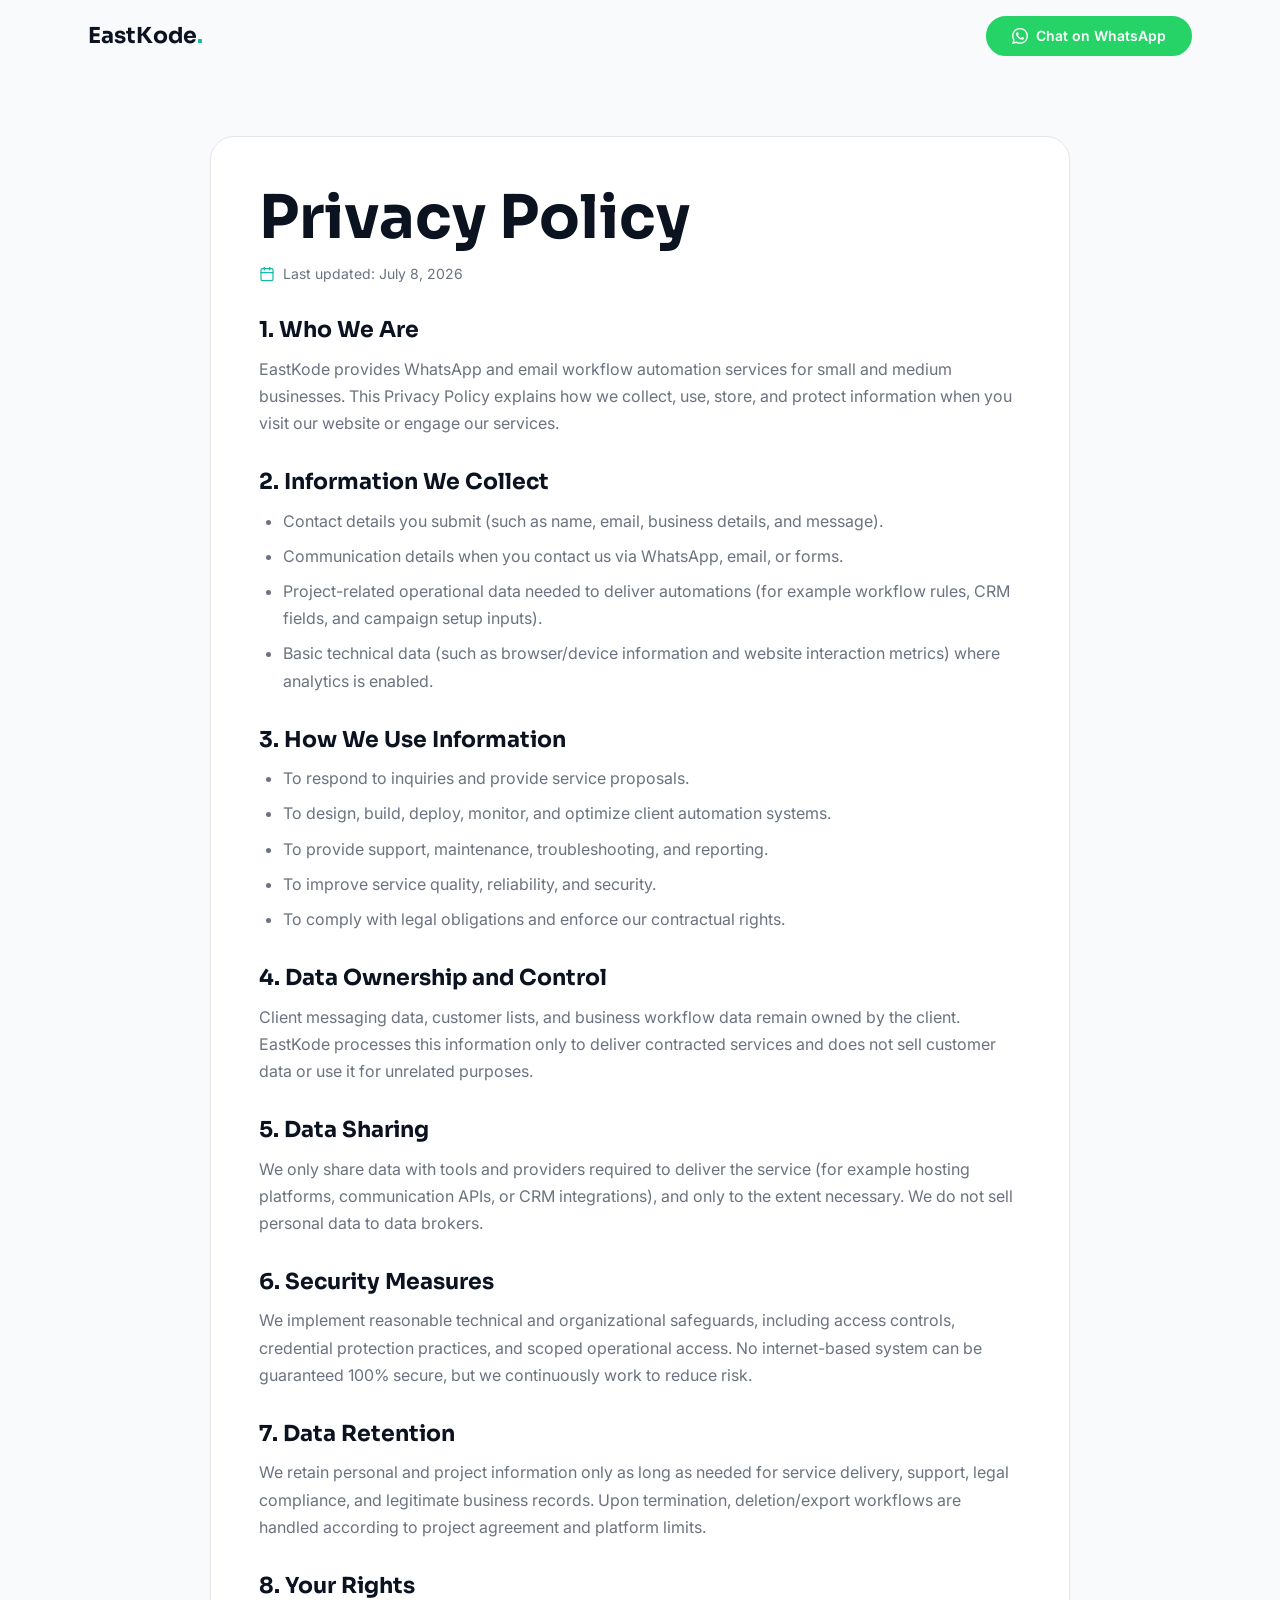
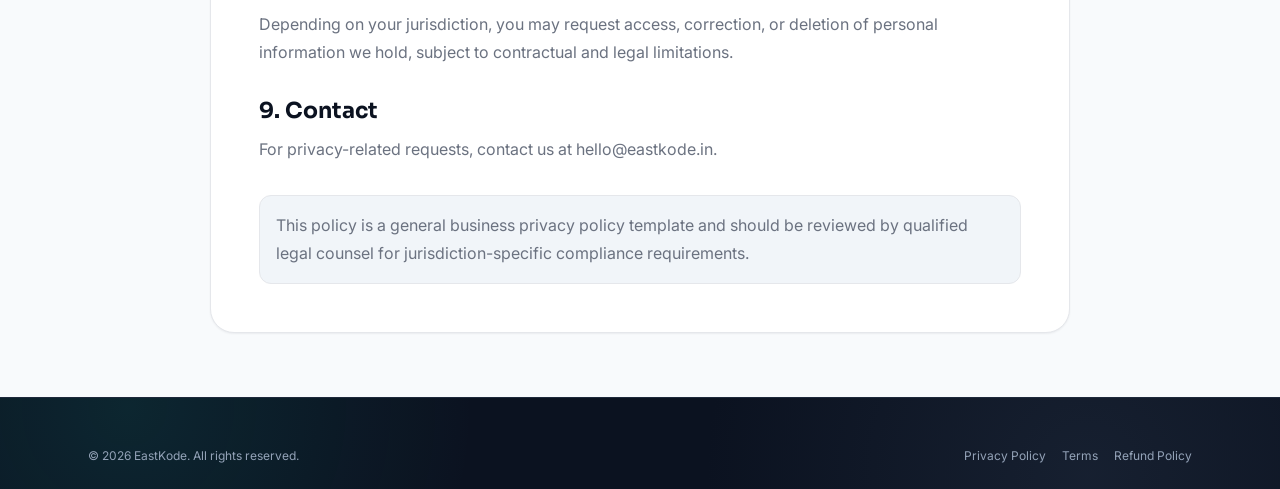
==== privacy-policy.html @ d56759b9 "Revamp hero visuals and add full legal policy pages. Introduce an animated hero character section, l" ====
<!DOCTYPE html>
<html lang="en">
<head>
  <meta charset="UTF-8">
  <meta name="viewport" content="width=device-width, initial-scale=1.0">
  <title>Privacy Policy | EastKode</title>
  <meta name="description" content="Privacy Policy for EastKode automation services.">
  <link rel="canonical" href="https://eastkode.in/privacy-policy.html">
  <link rel="preconnect" href="https://fonts.googleapis.com">
  <link rel="preconnect" href="https://fonts.gstatic.com" crossorigin>
  <link href="https://fonts.googleapis.com/css2?family=Inter:wght@400;500;600&family=Sora:wght@600;700&display=swap" rel="stylesheet">
  <link rel="stylesheet" href="css/style.css">
</head>
<body class="legal-page">
  <header class="site-header scrolled" id="site-header">
    <div class="container header-inner">
      <a href="index.html" class="logo" aria-label="EastKode home">EastKode<span class="logo-dot">.</span></a>
      <a href="index.html#contact" class="btn btn--whatsapp-pill" data-whatsapp>
        <svg xmlns="http://www.w3.org/2000/svg" viewBox="0 0 24 24" fill="currentColor" aria-hidden="true"><path d="M17.472 14.382c-.297-.149-1.758-.867-2.03-.967-.273-.099-.471-.148-.67.15-.197.297-.767.966-.94 1.164-.173.199-.347.223-.644.075-.297-.15-1.255-.463-2.39-1.475-.883-.788-1.48-1.761-1.653-2.059-.173-.297-.018-.458.13-.606.134-.133.298-.347.446-.52.149-.174.198-.298.298-.497.099-.198.05-.371-.025-.52-.075-.149-.669-1.612-.916-2.207-.242-.579-.487-.5-.669-.51-.173-.008-.371-.01-.57-.01-.198 0-.52.074-.792.372-.272.297-1.04 1.016-1.04 2.479 0 1.462 1.065 2.875 1.213 3.074.149.198 2.096 3.2 5.077 4.487.709.306 1.262.489 1.694.625.712.227 1.36.195 1.871.118.571-.085 1.758-.719 2.006-1.413.248-.694.248-1.289.173-1.413-.074-.124-.272-.198-.57-.347m-5.421 7.403h-.004a9.87 9.87 0 01-5.031-1.378l-.361-.214-3.741.982.998-3.648-.235-.374a9.86 9.86 0 01-1.51-5.26c.001-5.45 4.436-9.884 9.888-9.884 2.64 0 5.122 1.03 6.988 2.898a9.825 9.825 0 012.893 6.994c-.003 5.45-4.435 9.884-9.885 9.884m8.413-18.297A11.815 11.815 0 0012.05 0C5.495 0 .16 5.335.157 11.892c0 2.096.547 4.142 1.588 5.945L.057 24l6.305-1.654a11.882 11.882 0 005.683 1.448h.005c6.554 0 11.89-5.335 11.893-11.893a11.821 11.821 0 00-3.48-8.413z"/></svg>
        Chat on WhatsApp
      </a>
    </div>
  </header>

  <main class="legal-main">
    <article class="legal-card">
      <h1>Privacy Policy</h1>
      <p class="legal-meta">
        <svg xmlns="http://www.w3.org/2000/svg" viewBox="0 0 24 24" fill="none" stroke="currentColor" stroke-width="1.75" stroke-linecap="round" stroke-linejoin="round" aria-hidden="true"><path d="M8 2v4"/><path d="M16 2v4"/><rect width="18" height="18" x="3" y="4" rx="2"/><path d="M3 10h18"/></svg>
        Last updated: July 8, 2026
      </p>

      <section class="legal-section">
        <h2>1. Who We Are</h2>
        <p>EastKode provides WhatsApp and email workflow automation services for small and medium businesses. This Privacy Policy explains how we collect, use, store, and protect information when you visit our website or engage our services.</p>
      </section>

      <section class="legal-section">
        <h2>2. Information We Collect</h2>
        <ul>
          <li>Contact details you submit (such as name, email, business details, and message).</li>
          <li>Communication details when you contact us via WhatsApp, email, or forms.</li>
          <li>Project-related operational data needed to deliver automations (for example workflow rules, CRM fields, and campaign setup inputs).</li>
          <li>Basic technical data (such as browser/device information and website interaction metrics) where analytics is enabled.</li>
        </ul>
      </section>

      <section class="legal-section">
        <h2>3. How We Use Information</h2>
        <ul>
          <li>To respond to inquiries and provide service proposals.</li>
          <li>To design, build, deploy, monitor, and optimize client automation systems.</li>
          <li>To provide support, maintenance, troubleshooting, and reporting.</li>
          <li>To improve service quality, reliability, and security.</li>
          <li>To comply with legal obligations and enforce our contractual rights.</li>
        </ul>
      </section>

      <section class="legal-section">
        <h2>4. Data Ownership and Control</h2>
        <p>Client messaging data, customer lists, and business workflow data remain owned by the client. EastKode processes this information only to deliver contracted services and does not sell customer data or use it for unrelated purposes.</p>
      </section>

      <section class="legal-section">
        <h2>5. Data Sharing</h2>
        <p>We only share data with tools and providers required to deliver the service (for example hosting platforms, communication APIs, or CRM integrations), and only to the extent necessary. We do not sell personal data to data brokers.</p>
      </section>

      <section class="legal-section">
        <h2>6. Security Measures</h2>
        <p>We implement reasonable technical and organizational safeguards, including access controls, credential protection practices, and scoped operational access. No internet-based system can be guaranteed 100% secure, but we continuously work to reduce risk.</p>
      </section>

      <section class="legal-section">
        <h2>7. Data Retention</h2>
        <p>We retain personal and project information only as long as needed for service delivery, support, legal compliance, and legitimate business records. Upon termination, deletion/export workflows are handled according to project agreement and platform limits.</p>
      </section>

      <section class="legal-section">
        <h2>8. Your Rights</h2>
        <p>Depending on your jurisdiction, you may request access, correction, or deletion of personal information we hold, subject to contractual and legal limitations.</p>
      </section>

      <section class="legal-section">
        <h2>9. Contact</h2>
        <p>For privacy-related requests, contact us at <a href="mailto:hello@eastkode.in">hello@eastkode.in</a>.</p>
      </section>

      <section class="legal-section legal-note">
        <p>This policy is a general business privacy policy template and should be reviewed by qualified legal counsel for jurisdiction-specific compliance requirements.</p>
      </section>
    </article>
  </main>

  <footer class="site-footer">
    <div class="container footer-bottom">
      <p>&copy; <span id="footer-year"></span> EastKode. All rights reserved.</p>
      <div class="footer-legal">
        <a href="privacy-policy.html">Privacy Policy</a>
        <a href="terms-and-conditions.html">Terms</a>
        <a href="refund-policy.html">Refund Policy</a>
      </div>
    </div>
  </footer>

  <script src="js/main.js" defer></script>
</body>
</html>
---- css/style.css ----
/* EastKode — Mobile-first pixel-perfect design (primary target: 360px+) */

:root {
  /* Colors */
  --color-bg: #F8FAFC;
  --color-surface: #FFFFFF;
  --color-surface-alt: #F1F5F9;
  --color-dark: #0B1220;
  --color-dark-alt: #111C33;
  --color-primary: #14B8A6;
  --color-primary-hover: #0F9488;
  --color-primary-light: #CCFBF1;
  --color-accent: #F59E0B;
  --color-accent-hover: #D97706;
  --color-whatsapp: #25D366;
  --color-whatsapp-hover: #1EBE5A;
  --color-text: #111827;
  --color-text-muted: #6B7280;
  --color-text-on-dark: #F8FAFC;
  --color-text-on-dark-muted: #94A3B8;
  --color-border: #E5E7EB;
  --color-border-dark: #1E293B;
  --color-success: #22C55E;
  --color-focus-ring: #14B8A6;

  /* Typography */
  --font-display: 'Sora', system-ui, sans-serif;
  --font-body: 'Inter', system-ui, sans-serif;
  --fs-h1: clamp(2rem, 6vw, 3.75rem);
  --fs-h2: clamp(1.5rem, 4vw, 2.5rem);
  --fs-h3: clamp(1.25rem, 3vw, 1.75rem);
  --fs-h4: clamp(1.125rem, 2vw, 1.375rem);
  --fs-body-lg: clamp(1.0625rem, 1.5vw, 1.25rem);
  --fs-body: 1rem;
  --fs-small: 0.875rem;
  --fs-caption: 0.75rem;

  /* Spacing (8px grid) */
  --space-1: 4px;
  --space-2: 8px;
  --space-3: 12px;
  --space-4: 16px;
  --space-5: 24px;
  --space-6: 32px;
  --space-7: 48px;
  --space-8: 64px;
  --space-9: 96px;
  --space-10: 128px;

  /* Radius */
  --radius-sm: 6px;
  --radius-md: 12px;
  --radius-lg: 16px;
  --radius-xl: 24px;
  --radius-full: 9999px;

  /* Shadows */
  --shadow-sm: 0 1px 2px rgba(11, 18, 32, 0.06);
  --shadow-md: 0 4px 12px rgba(11, 18, 32, 0.08);
  --shadow-lg: 0 12px 32px rgba(11, 18, 32, 0.12);
  --shadow-glow-primary: 0 0 0 4px rgba(20, 184, 166, 0.15);
  --shadow-glow-whatsapp: 0 0 0 8px rgba(37, 211, 102, 0.25);

  /* Transitions */
  --ease-standard: cubic-bezier(0.4, 0, 0.2, 1);
  --duration-fast: 150ms;
  --duration-base: 250ms;
  --duration-slow: 400ms;

  /* Icons */
  --icon-sm: 20px;
  --icon-md: 28px;
  --icon-lg: 40px;

  /* Layout */
  --container-max: 1200px;
  --header-height: 64px;
  --reveal-delay: 0ms;
}

@media (min-width: 1024px) {
  :root {
    --header-height: 72px;
  }
}

*, *::before, *::after {
  box-sizing: border-box;
  margin: 0;
  padding: 0;
}

html {
  scroll-behavior: smooth;
  scroll-padding-top: calc(var(--header-height) + var(--space-4));
}

body {
  font-family: var(--font-body);
  font-size: var(--fs-body);
  line-height: 1.6;
  font-weight: 400;
  color: var(--color-text);
  background-color: var(--color-bg);
  -webkit-font-smoothing: antialiased;
  background-image:
    radial-gradient(circle at 15% 20%, rgba(20, 184, 166, 0.08) 0, transparent 28%),
    radial-gradient(circle at 85% 5%, rgba(245, 158, 11, 0.08) 0, transparent 24%);
}

img, svg {
  display: block;
  max-width: 100%;
  height: auto;
}

a {
  color: inherit;
  text-decoration: none;
}

ul {
  list-style: none;
}

:focus-visible {
  outline: 3px solid rgba(20, 184, 166, 0.4);
  outline-offset: 2px;
}

/* Skip link */
.skip-link {
  position: absolute;
  top: -100%;
  left: var(--space-5);
  z-index: 1000;
  padding: var(--space-2) var(--space-4);
  background: var(--color-primary);
  color: #fff;
  border-radius: var(--radius-md);
  font-weight: 600;
}

.skip-link:focus {
  top: var(--space-4);
}

/* Container */
.container {
  width: 100%;
  max-width: var(--container-max);
  margin-inline: auto;
  padding-inline: var(--space-5);
}

@media (min-width: 768px) {
  .container {
    padding-inline: var(--space-7);
  }
}

.container--narrow {
  max-width: 760px;
}

/* Typography */
h1, h2, h3, h4 {
  font-family: var(--font-display);
  color: var(--color-dark);
}

h1 {
  font-size: var(--fs-h1);
  line-height: 1.1;
  font-weight: 700;
}

h2 {
  font-size: var(--fs-h2);
  line-height: 1.2;
  font-weight: 700;
}

h3 {
  font-size: var(--fs-h3);
  line-height: 1.3;
  font-weight: 600;
}

h4 {
  font-size: var(--fs-h4);
  line-height: 1.4;
  font-weight: 600;
}

.text-primary {
  color: var(--color-primary);
}

/* Section */
.section {
  padding-block: var(--space-9);
}

.section--surface {
  background-color: var(--color-surface);
}

.section--surface-alt {
  background-color: var(--color-surface-alt);
}

.section--dark {
  background-color: var(--color-dark);
  color: var(--color-text-on-dark);
}

.section--dark h2 {
  color: var(--color-text-on-dark);
}

/* Section header */
.section-header {
  max-width: 640px;
  margin-inline: auto;
  text-align: center;
  margin-bottom: var(--space-7);
}

.section-header--left {
  margin-inline: 0;
  text-align: left;
  max-width: none;
}

.eyebrow {
  display: inline-block;
  font-size: 13px;
  font-weight: 700;
  letter-spacing: 0.05em;
  text-transform: uppercase;
  color: var(--color-primary);
  margin-bottom: var(--space-4);
}

.section-header h2 {
  margin-bottom: var(--space-4);
}

.section-header p {
  font-size: var(--fs-body-lg);
  color: var(--color-text-muted);
  line-height: 1.6;
}

.section--dark .section-header p,
.section--dark .eyebrow {
  color: var(--color-text-on-dark-muted);
}

.section--dark .eyebrow {
  color: var(--color-primary);
}

/* Hero badge */
.badge {
  display: inline-flex;
  align-items: center;
  gap: var(--space-2);
  background: var(--color-primary-light);
  color: var(--color-primary-hover);
  font-size: 13px;
  font-weight: 600;
  padding: 6px 14px;
  border-radius: var(--radius-full);
  margin-bottom: var(--space-4);
}

.badge svg {
  width: 14px;
  height: 14px;
  flex-shrink: 0;
}

/* Icon circles */
.icon-circle {
  display: flex;
  align-items: center;
  justify-content: center;
  border-radius: var(--radius-full);
  background: var(--color-primary-light);
  color: var(--color-primary);
  flex-shrink: 0;
}

.icon-circle--lg {
  width: 60px;
  height: 60px;
}

.icon-circle--md {
  width: 56px;
  height: 56px;
}

.icon-circle--sm {
  width: 48px;
  height: 48px;
}

.icon-circle svg {
  width: var(--icon-md);
  height: var(--icon-md);
}

.icon-lg svg {
  width: var(--icon-lg);
  height: var(--icon-lg);
}

.icon-sm svg {
  width: var(--icon-sm);
  height: var(--icon-sm);
}

/* Buttons */
.btn {
  display: inline-flex;
  align-items: center;
  justify-content: center;
  gap: var(--space-2);
  font-family: var(--font-body);
  font-weight: 600;
  border: 2px solid transparent;
  border-radius: var(--radius-md);
  cursor: pointer;
  transition:
    background-color var(--duration-fast) var(--ease-standard),
    color var(--duration-fast) var(--ease-standard),
    border-color var(--duration-fast) var(--ease-standard),
    transform var(--duration-fast) var(--ease-standard),
    box-shadow var(--duration-fast) var(--ease-standard);
  text-decoration: none;
  white-space: nowrap;
}

.btn svg {
  flex-shrink: 0;
}

.btn--block {
  display: flex;
  width: 100%;
}

/* WhatsApp pill (header/footer) */
.btn--whatsapp-pill {
  height: 40px;
  padding: 0 var(--space-5);
  background: var(--color-whatsapp);
  color: #fff;
  font-size: 14px;
  border-radius: var(--radius-full);
  border-color: var(--color-whatsapp);
}

.btn--whatsapp-pill svg {
  width: 16px;
  height: 16px;
}

.btn--whatsapp-pill:hover {
  background: var(--color-whatsapp-hover);
  border-color: var(--color-whatsapp-hover);
  transform: translateY(-1px);
  box-shadow: var(--shadow-md);
  color: #fff;
}

.btn--whatsapp-pill:active {
  transform: translateY(0);
}

.btn--whatsapp-pill:focus-visible {
  box-shadow: var(--shadow-glow-whatsapp);
}

/* Primary accent (hero, CTA) */
.btn--primary-accent {
  height: 52px;
  padding: 0 var(--space-6);
  background: var(--color-accent);
  color: #fff;
  font-size: 16px;
  box-shadow: var(--shadow-md);
}

.btn--primary-accent svg {
  width: var(--icon-sm);
  height: var(--icon-sm);
}

.btn--primary-accent:hover {
  background: var(--color-accent-hover);
  transform: translateY(-2px);
  box-shadow: var(--shadow-lg);
  color: #fff;
}

.btn--primary-accent:active {
  transform: translateY(0);
  box-shadow: var(--shadow-sm);
}

.btn--primary-accent:focus-visible {
  outline: 3px solid rgba(20, 184, 166, 0.4);
  outline-offset: 2px;
}

/* Ghost dark */
.btn--ghost-dark {
  height: 52px;
  padding: 0 var(--space-6);
  background: transparent;
  color: var(--color-dark);
  font-size: 16px;
  border: 2px solid var(--color-dark);
}

.btn--ghost-dark:hover {
  background: var(--color-dark);
  color: var(--color-text-on-dark);
}

.btn--ghost-dark:active {
  transform: translateY(0);
}

/* Outline dark (pricing outer) */
.btn--outline-dark {
  height: 48px;
  padding: 0 var(--space-5);
  background: transparent;
  color: var(--color-dark);
  font-size: var(--fs-small);
  border: 2px solid var(--color-dark);
  width: 100%;
}

.btn--outline-dark:hover {
  background: var(--color-dark);
  color: var(--color-text-on-dark);
}

/* Outline on dark bg (CTA secondary) */
.btn--outline-light {
  height: 52px;
  padding: 0 var(--space-6);
  background: transparent;
  color: var(--color-text-on-dark);
  font-size: 16px;
  border: 1px solid var(--color-text-on-dark-muted);
}

.btn--outline-light:hover {
  border-color: var(--color-text-on-dark);
  background: rgba(248, 250, 252, 0.08);
  color: var(--color-text-on-dark);
}

/* Button row */
.btn-row {
  display: flex;
  flex-wrap: wrap;
  gap: var(--space-4);
}

@media (max-width: 479px) {
  .btn-row {
    flex-direction: column;
  }

  .btn-row .btn {
    width: 100%;
  }
}

/* Header */
.site-header {
  position: sticky;
  top: 0;
  z-index: 100;
  height: var(--header-height);
  background: rgba(248, 250, 252, 0.85);
  backdrop-filter: blur(10px);
  -webkit-backdrop-filter: blur(10px);
  transition: background var(--duration-base) var(--ease-standard),
              box-shadow var(--duration-base) var(--ease-standard);
}

.site-header.scrolled {
  background: var(--color-surface);
  box-shadow: var(--shadow-sm);
}

.header-inner {
  display: flex;
  align-items: center;
  justify-content: space-between;
  height: var(--header-height);
}

.logo {
  font-family: var(--font-display);
  font-size: 22px;
  font-weight: 700;
  color: var(--color-dark);
}

.logo-dot {
  color: var(--color-primary);
}

.logo:hover {
  color: var(--color-primary);
}

.nav-toggle {
  display: flex;
  align-items: center;
  justify-content: center;
  width: 44px;
  height: 44px;
  background: none;
  border: none;
  color: var(--color-dark);
  cursor: pointer;
  border-radius: var(--radius-md);
}

.nav-toggle svg {
  width: 24px;
  height: 24px;
}

.nav-toggle .icon-close {
  display: none;
}

.nav-toggle.is-open .icon-menu {
  display: none;
}

.nav-toggle.is-open .icon-close {
  display: block;
}

.site-nav {
  display: none;
}

.site-nav.is-open {
  display: block;
  position: absolute;
  top: var(--header-height);
  left: 0;
  right: 0;
  background: var(--color-surface);
  border-bottom: 1px solid var(--color-border);
  overflow: hidden;
  transition: max-height var(--duration-base) var(--ease-standard);
}

.mobile-nav-inner {
  padding: var(--space-4) var(--space-5) var(--space-5);
}

.nav-list {
  display: flex;
  flex-direction: column;
}

.nav-link {
  display: flex;
  align-items: center;
  min-height: 48px;
  padding: var(--space-2) 0;
  font-size: 15px;
  font-weight: 500;
  color: var(--color-text);
  transition: color var(--duration-fast) var(--ease-standard);
}

.nav-link:hover {
  color: var(--color-primary);
}

.mobile-nav-whatsapp {
  margin-top: var(--space-4);
  width: 100%;
}

.header-whatsapp {
  display: none;
}

@media (min-width: 1024px) {
  .nav-toggle {
    display: none;
  }

  .site-nav {
    display: flex !important;
    position: static;
    align-items: center;
    background: none;
    border: none;
    overflow: visible;
    max-height: none !important;
  }

  .mobile-nav-inner {
    display: flex;
    align-items: center;
    gap: var(--space-6);
    padding: 0;
  }

  .nav-list {
    flex-direction: row;
    gap: var(--space-6);
  }

  .nav-link {
    min-height: auto;
    padding: 0;
    font-size: 15px;
  }

  .mobile-nav-whatsapp {
    display: none !important;
  }

  .header-whatsapp {
    display: inline-flex;
  }
}

/* Hero */
.hero {
  padding-top: var(--space-7);
  padding-bottom: var(--space-7);
  background: var(--color-surface);
  position: relative;
  overflow: hidden;
}

.hero::before {
  content: '';
  position: absolute;
  inset: 0;
  background:
    linear-gradient(130deg, rgba(20, 184, 166, 0.06) 0%, transparent 35%),
    linear-gradient(310deg, rgba(245, 158, 11, 0.08) 0%, transparent 32%);
  pointer-events: none;
}

@media (min-width: 1024px) {
  .hero {
    padding-top: var(--space-9);
    padding-bottom: var(--space-8);
  }
}

.hero-grid {
  display: grid;
  gap: var(--space-6);
  align-items: center;
}

@media (min-width: 1024px) {
  .hero-grid {
    grid-template-columns: 55fr 45fr;
    gap: var(--space-7);
  }
}

.hero-sub {
  font-size: var(--fs-body-lg);
  color: var(--color-text-muted);
  max-width: 540px;
  margin-bottom: var(--space-6);
  line-height: 1.6;
}

.hero-content h1 {
  margin-bottom: var(--space-5);
}

.hero-highlights {
  margin-top: var(--space-5);
  display: flex;
  flex-wrap: wrap;
  gap: var(--space-3);
}

.hero-highlight {
  display: inline-flex;
  align-items: center;
  gap: var(--space-2);
  background: var(--color-surface-alt);
  border: 1px solid var(--color-border);
  border-radius: var(--radius-full);
  padding: var(--space-2) var(--space-3);
  font-size: var(--fs-small);
  color: var(--color-text);
}

.hero-highlight__icon {
  display: inline-flex;
  align-items: center;
  justify-content: center;
  width: 22px;
  height: 22px;
  color: var(--color-primary);
}

.hero-highlight__icon svg {
  width: 15px;
  height: 15px;
}

.hero-visual {
  display: flex;
  justify-content: center;
}

.hero-character-wrap {
  position: relative;
  width: 100%;
  max-width: 500px;
  min-height: 420px;
  border-radius: var(--radius-xl);
  background: linear-gradient(160deg, rgba(20, 184, 166, 0.08) 0%, rgba(245, 158, 11, 0.07) 100%);
  border: 1px solid rgba(20, 184, 166, 0.2);
  padding: var(--space-6);
  overflow: hidden;
}

.hero-character {
  width: 100%;
  max-width: 320px;
  margin-inline: auto;
  animation: hero-float 3.6s ease-in-out infinite;
}

.hero-orbit {
  position: absolute;
  display: inline-flex;
  align-items: center;
  gap: var(--space-2);
  background: var(--color-surface);
  border: 1px solid var(--color-border);
  border-radius: var(--radius-full);
  padding: var(--space-2) var(--space-3);
  box-shadow: var(--shadow-sm);
  font-size: var(--fs-small);
  color: var(--color-text);
  animation: hero-orbit-float 3s ease-in-out infinite;
}

.hero-orbit svg {
  width: 16px;
  height: 16px;
  color: var(--color-primary);
}

.hero-orbit--one {
  top: 12%;
  left: 4%;
}

.hero-orbit--two {
  top: 8%;
  right: 4%;
  animation-delay: 0.6s;
}

.hero-orbit--three {
  bottom: 28%;
  right: 8%;
  animation-delay: 1.2s;
}

.hero-flow {
  margin-top: var(--space-4);
  display: grid;
  grid-template-columns: 1fr;
  gap: var(--space-2);
}

.hero-flow span {
  background: var(--color-surface);
  border: 1px solid var(--color-border);
  border-radius: var(--radius-md);
  padding: var(--space-2) var(--space-3);
  font-size: var(--fs-small);
  color: var(--color-text-muted);
}

@media (min-width: 768px) {
  .hero-flow {
    grid-template-columns: repeat(2, minmax(0, 1fr));
  }
}

@keyframes hero-float {
  0%, 100% { transform: translateY(0); }
  50% { transform: translateY(-10px); }
}

@keyframes hero-orbit-float {
  0%, 100% { transform: translateY(0); }
  50% { transform: translateY(-6px); }
}

.workflow-diagram {
  width: 100%;
  max-width: 480px;
}

.workflow-node {
  fill: var(--color-surface);
  stroke: var(--color-border);
  stroke-width: 1;
}

.workflow-connector {
  fill: none;
  stroke: var(--color-primary);
  stroke-width: 2;
  stroke-dasharray: 8 6;
  animation: connector-flow 3s linear infinite;
}

@keyframes connector-flow {
  to { stroke-dashoffset: -28; }
}

/* Cards */
.card-grid {
  display: grid;
  gap: var(--space-5);
}

.card-grid--4 {
  grid-template-columns: 1fr;
}

@media (min-width: 640px) {
  .card-grid--4 {
    grid-template-columns: repeat(2, 1fr);
  }
}

@media (min-width: 1024px) {
  .card-grid--4 {
    grid-template-columns: repeat(4, 1fr);
  }
}

.card {
  background: var(--color-surface);
  border: 1px solid var(--color-border);
  border-radius: var(--radius-lg);
  padding: var(--space-6);
  box-shadow: var(--shadow-sm);
  transition:
    transform var(--duration-base) var(--ease-standard),
    box-shadow var(--duration-base) var(--ease-standard),
    border-color var(--duration-base) var(--ease-standard);
}

.card:hover {
  transform: translateY(-4px);
  box-shadow: var(--shadow-md);
}

.card .icon-circle {
  margin-bottom: var(--space-4);
}

.card h4 {
  margin-bottom: var(--space-2);
}

.card p {
  font-size: var(--fs-body);
  color: var(--color-text-muted);
  line-height: 1.6;
}

/* Industry cards */
.industry-grid {
  display: grid;
  gap: var(--space-5);
  grid-template-columns: 1fr;
}

@media (min-width: 480px) {
  .industry-grid {
    grid-template-columns: repeat(2, 1fr);
  }
}

@media (min-width: 768px) {
  .industry-grid {
    grid-template-columns: repeat(3, 1fr);
  }
}

@media (min-width: 1024px) {
  .industry-grid {
    grid-template-columns: repeat(4, 1fr);
  }
}

.industry-card {
  background: var(--color-surface);
  border: 1px solid var(--color-border);
  border-radius: var(--radius-lg);
  padding: var(--space-5);
  text-align: center;
  transition:
    transform var(--duration-base) var(--ease-standard),
    border-color var(--duration-base) var(--ease-standard);
}

.industry-card:hover {
  border-color: var(--color-primary);
  transform: translateY(-3px);
}

.industry-card .icon-circle {
  margin-inline: auto;
  margin-bottom: var(--space-3);
}

.industry-card h4 {
  font-size: 16px;
  font-weight: 600;
  margin-bottom: var(--space-2);
}

.industry-card p {
  font-size: 13px;
  color: var(--color-text-muted);
  line-height: 1.5;
}

/* Metrics */
.metrics-grid {
  display: grid;
  gap: var(--space-6);
  grid-template-columns: 1fr;
  margin-bottom: var(--space-6);
}

@media (min-width: 768px) {
  .metrics-grid {
    grid-template-columns: repeat(4, 1fr);
  }
}

@media (max-width: 767px) {
  .metrics-grid {
    grid-template-columns: repeat(2, 1fr);
  }
}

.metric {
  text-align: center;
}

.metric .icon-lg {
  display: flex;
  justify-content: center;
  color: var(--color-primary);
  margin-bottom: var(--space-3);
}

.metric-value {
  font-family: var(--font-display);
  font-size: 44px;
  font-weight: 700;
  color: var(--color-text-on-dark);
  line-height: 1.1;
  margin-bottom: var(--space-2);
}

@media (min-width: 768px) {
  .metric-value {
    font-size: 56px;
  }
}

.metric-label {
  font-size: var(--fs-small);
  color: var(--color-text-on-dark-muted);
  line-height: 1.5;
}

.metrics-caption {
  text-align: center;
  font-size: var(--fs-caption);
  font-weight: 500;
  color: var(--color-text-on-dark-muted);
  line-height: 1.4;
}

/* Process timeline */
.process-steps {
  position: relative;
  display: flex;
  flex-direction: column;
  gap: 0;
}

.process-step {
  display: flex;
  gap: var(--space-5);
  padding-bottom: var(--space-6);
  position: relative;
}

.process-step:not(:last-child)::before {
  content: '';
  position: absolute;
  left: 27px;
  top: 56px;
  bottom: 0;
  width: 2px;
  background: var(--color-border);
}

.process-number {
  flex-shrink: 0;
  display: flex;
  align-items: center;
  justify-content: center;
  width: 56px;
  height: 56px;
  border-radius: var(--radius-full);
  background: var(--color-dark);
  color: var(--color-text-on-dark);
  font-family: var(--font-display);
  font-size: 20px;
  font-weight: 700;
  position: relative;
  z-index: 1;
}

.process-content h4 {
  margin-bottom: var(--space-2);
}

.process-content p {
  font-size: var(--fs-body);
  color: var(--color-text-muted);
  line-height: 1.6;
}

@media (min-width: 1024px) {
  .process-steps {
    flex-direction: row;
    gap: 0;
  }

  .process-step {
    flex: 1;
    flex-direction: column;
    align-items: center;
    text-align: center;
    padding-bottom: 0;
    padding-inline: var(--space-3);
  }

  .process-step:not(:last-child)::before {
    left: calc(50% + 28px);
    top: 28px;
    right: calc(-50% + 28px);
    bottom: auto;
    width: auto;
    height: 2px;
  }
}

/* Security */
.security-grid {
  display: grid;
  gap: var(--space-7);
}

@media (min-width: 1024px) {
  .security-grid {
    grid-template-columns: 45fr 55fr;
    align-items: start;
  }
}

.security-copy .eyebrow {
  display: block;
  margin-bottom: var(--space-4);
}

.security-copy h2 {
  margin-bottom: var(--space-5);
}

.security-copy p {
  font-size: var(--fs-body);
  color: var(--color-text-muted);
  margin-bottom: var(--space-4);
  line-height: 1.6;
}

.security-copy p:last-child {
  margin-bottom: 0;
}

.trust-grid {
  display: grid;
  gap: var(--space-4);
  grid-template-columns: 1fr;
}

@media (min-width: 640px) {
  .trust-grid {
    grid-template-columns: repeat(2, 1fr);
  }
}

.trust-badge {
  display: flex;
  align-items: flex-start;
  gap: var(--space-3);
  background: var(--color-surface);
  border-radius: var(--radius-lg);
  padding: var(--space-5);
  box-shadow: var(--shadow-sm);
}

.trust-badge h5 {
  font-size: 15px;
  font-weight: 600;
  margin-bottom: var(--space-1);
  color: var(--color-dark);
}

.trust-badge p {
  font-size: 13px;
  color: var(--color-text-muted);
  line-height: 1.5;
}

/* Pricing */
.pricing-grid {
  display: grid;
  gap: var(--space-5);
  grid-template-columns: 1fr;
  align-items: center;
}

@media (min-width: 1024px) {
  .pricing-grid {
    grid-template-columns: repeat(3, 1fr);
  }
}

.pricing-card {
  position: relative;
  background: var(--color-surface);
  border: 1px solid var(--color-border);
  border-radius: var(--radius-lg);
  padding: var(--space-6);
  box-shadow: var(--shadow-sm);
  text-align: center;
}

.pricing-card--featured {
  border: 2px solid var(--color-primary);
  box-shadow: var(--shadow-lg);
  transform: scale(1.03);
}

.pricing-badge {
  position: absolute;
  top: calc(-1 * var(--space-3));
  left: 50%;
  transform: translateX(-50%);
  background: var(--color-accent);
  color: #fff;
  font-size: 11px;
  font-weight: 700;
  letter-spacing: 0.04em;
  padding: var(--space-1) var(--space-3);
  border-radius: var(--radius-full);
  white-space: nowrap;
}

.pricing-card h4 {
  margin-bottom: var(--space-2);
}

.pricing-desc {
  font-size: var(--fs-small);
  color: var(--color-text-muted);
  margin-bottom: var(--space-5);
}

.pricing-divider {
  height: 1px;
  background: var(--color-border);
  margin-block: var(--space-5);
}

.pricing-features {
  text-align: left;
  margin-bottom: var(--space-5);
}

.pricing-features li {
  display: flex;
  align-items: flex-start;
  gap: var(--space-2);
  font-size: var(--fs-small);
  color: var(--color-text-muted);
  margin-bottom: var(--space-3);
}

.pricing-features li:last-child {
  margin-bottom: 0;
}

.pricing-features svg {
  flex-shrink: 0;
  width: 16px;
  height: 16px;
  color: var(--color-primary);
  margin-top: 2px;
}

/* FAQ */
.faq-list {
  margin-top: var(--space-6);
}

.faq-item {
  background: var(--color-surface);
  border: 1px solid var(--color-border);
  border-radius: var(--radius-md);
  margin-bottom: var(--space-3);
  overflow: hidden;
}

.faq-question {
  display: flex;
  align-items: center;
  justify-content: space-between;
  gap: var(--space-4);
  width: 100%;
  min-height: 64px;
  padding: var(--space-4) var(--space-5);
  background: none;
  border: none;
  text-align: left;
  font-family: var(--font-body);
  font-size: var(--fs-body);
  font-weight: 600;
  color: var(--color-text);
  cursor: pointer;
  line-height: 1.4;
}

.faq-question:hover {
  color: var(--color-primary);
}

.faq-chevron {
  flex-shrink: 0;
  width: var(--icon-sm);
  height: var(--icon-sm);
  color: var(--color-text-muted);
  transition: transform var(--duration-base) var(--ease-standard);
}

.faq-question[aria-expanded="true"] .faq-chevron {
  transform: rotate(180deg);
}

.faq-answer {
  max-height: 0;
  overflow: hidden;
  transition: max-height var(--duration-base) var(--ease-standard);
}

.faq-answer.is-open {
  padding: 0 var(--space-5) var(--space-5);
}

.faq-answer p {
  font-size: var(--fs-body);
  color: var(--color-text-muted);
  line-height: 1.6;
}

/* CTA */
.section--cta {
  background: var(--color-dark);
  position: relative;
  overflow: hidden;
}

.section--cta::before {
  content: '';
  position: absolute;
  inset: 0;
  background: radial-gradient(ellipse at top center, rgba(20, 184, 166, 0.15) 0%, transparent 70%);
  pointer-events: none;
}

.cta-inner {
  position: relative;
  z-index: 1;
  max-width: 600px;
  margin-inline: auto;
  text-align: center;
}

.cta-inner h2 {
  color: var(--color-text-on-dark);
  margin-bottom: var(--space-4);
}

.cta-inner > p {
  color: var(--color-text-on-dark-muted);
  font-size: var(--fs-body-lg);
  margin-bottom: var(--space-6);
  line-height: 1.6;
}

.cta-inner .btn-row {
  justify-content: center;
  margin-bottom: var(--space-7);
}

/* Contact form — anchor scroll target below CTA buttons */
.contact-form {
  background: var(--color-surface);
  border-radius: var(--radius-lg);
  padding: var(--space-6);
  text-align: left;
  border: 1px solid var(--color-border);
}

.contact-form h3 {
  font-size: var(--fs-h4);
  margin-bottom: var(--space-5);
  color: var(--color-dark);
}

.form-group {
  margin-bottom: var(--space-4);
}

.form-group label {
  display: block;
  font-size: var(--fs-small);
  font-weight: 500;
  margin-bottom: var(--space-2);
  color: var(--color-text);
}

.form-group input,
.form-group textarea {
  width: 100%;
  padding: var(--space-3) var(--space-4);
  font-family: var(--font-body);
  font-size: var(--fs-body);
  border: 1px solid var(--color-border);
  border-radius: var(--radius-md);
  background: var(--color-bg);
  color: var(--color-text);
  transition: border-color var(--duration-fast) var(--ease-standard);
}

.form-group input:focus,
.form-group textarea:focus {
  outline: none;
  border-color: var(--color-primary);
  box-shadow: var(--shadow-glow-primary);
}

.form-group textarea {
  resize: vertical;
  min-height: 120px;
}

/* Footer */
.site-footer {
  background: var(--color-dark);
  padding-top: var(--space-7);
  padding-bottom: var(--space-5);
  border-top: 1px solid var(--color-border-dark);
  color: var(--color-text-on-dark-muted);
  position: relative;
  overflow: hidden;
}

.site-footer::before {
  content: '';
  position: absolute;
  inset: 0;
  background:
    radial-gradient(circle at 10% 10%, rgba(20, 184, 166, 0.12) 0, transparent 30%),
    radial-gradient(circle at 85% 85%, rgba(30, 41, 59, 0.6) 0, transparent 35%);
  pointer-events: none;
}

.site-footer .container {
  position: relative;
  z-index: 1;
}

.footer-grid {
  display: grid;
  gap: var(--space-6);
  margin-bottom: var(--space-6);
  padding-bottom: var(--space-6);
  border-bottom: 1px solid var(--color-border-dark);
}

@media (min-width: 768px) {
  .footer-grid {
    grid-template-columns: 2fr 1fr 1fr 1fr;
    gap: var(--space-5);
  }
}

.footer-brand .logo {
  color: var(--color-text-on-dark);
  display: inline-block;
  margin-bottom: var(--space-3);
}

.footer-tagline {
  font-size: var(--fs-small);
  margin-bottom: var(--space-4);
  line-height: 1.5;
}

.footer-trust {
  display: grid;
  gap: var(--space-2);
  margin-bottom: var(--space-4);
}

.footer-trust-item {
  display: inline-flex;
  align-items: center;
  gap: var(--space-2);
  color: var(--color-text-on-dark-muted);
  font-size: var(--fs-caption);
}

.footer-trust-item svg {
  width: 15px;
  height: 15px;
  color: var(--color-primary);
  flex-shrink: 0;
}

.footer-social {
  display: flex;
  gap: var(--space-3);
}

.footer-social a {
  display: flex;
  align-items: center;
  justify-content: center;
  width: 36px;
  height: 36px;
  border-radius: var(--radius-full);
  border: 1px solid var(--color-border-dark);
  color: var(--color-text-on-dark-muted);
  transition:
    border-color var(--duration-fast) var(--ease-standard),
    color var(--duration-fast) var(--ease-standard),
    background var(--duration-fast) var(--ease-standard);
}

.footer-social a:hover {
  border-color: var(--color-primary);
  color: var(--color-primary);
  background: rgba(20, 184, 166, 0.1);
}

.footer-social svg {
  width: var(--icon-sm);
  height: var(--icon-sm);
}

.footer-col h5 {
  font-size: var(--fs-small);
  font-weight: 600;
  color: var(--color-text-on-dark);
  margin-bottom: var(--space-4);
}

.footer-col ul li {
  margin-bottom: var(--space-2);
}

.footer-col a {
  font-size: var(--fs-small);
  color: var(--color-text-on-dark-muted);
  transition: color var(--duration-fast) var(--ease-standard);
}

.footer-col a:hover {
  color: var(--color-primary);
}

.footer-contact-btn {
  margin-bottom: var(--space-4);
}

.footer-email {
  display: flex;
  align-items: center;
  gap: var(--space-2);
  font-size: var(--fs-small);
  color: var(--color-text-on-dark-muted);
}

.footer-email svg {
  width: var(--icon-sm);
  height: var(--icon-sm);
  flex-shrink: 0;
}

.footer-email a:hover {
  color: var(--color-primary);
}

.footer-bottom {
  display: flex;
  flex-direction: column;
  align-items: center;
  gap: var(--space-3);
  text-align: center;
  font-size: var(--fs-caption);
  color: var(--color-text-on-dark-muted);
}

@media (min-width: 768px) {
  .footer-bottom {
    flex-direction: row;
    justify-content: space-between;
    text-align: left;
  }
}

.footer-legal {
  display: flex;
  gap: var(--space-4);
  flex-wrap: wrap;
}

.footer-legal a {
  color: var(--color-text-on-dark-muted);
  transition: color var(--duration-fast) var(--ease-standard);
}

.footer-legal a:hover {
  color: var(--color-primary);
}

/* Floating WhatsApp */
.whatsapp-float-wrap {
  position: fixed;
  bottom: var(--space-5);
  right: var(--space-5);
  z-index: 200;
}

@media (max-width: 639px) {
  .whatsapp-float-wrap {
    bottom: var(--space-4);
    right: var(--space-4);
  }
}

.whatsapp-float {
  position: relative;
  display: flex;
  align-items: center;
  justify-content: center;
  width: 60px;
  height: 60px;
  border-radius: var(--radius-full);
  background: var(--color-whatsapp);
  color: #fff;
  box-shadow: var(--shadow-lg);
  transition:
    transform var(--duration-fast) var(--ease-standard),
    background var(--duration-fast) var(--ease-standard);
}

@media (max-width: 639px) {
  .whatsapp-float {
    width: 52px;
    height: 52px;
  }

  .whatsapp-float svg {
    width: 24px;
    height: 24px;
  }
}

.whatsapp-float::before {
  content: '';
  position: absolute;
  inset: 0;
  border-radius: var(--radius-full);
  background: var(--color-whatsapp);
  opacity: 0.6;
  animation: whatsapp-ping 2.2s ease-out infinite;
  z-index: -1;
}

@keyframes whatsapp-ping {
  0% {
    transform: scale(1);
    opacity: 0.6;
  }
  100% {
    transform: scale(1.6);
    opacity: 0;
  }
}

.whatsapp-float:hover {
  background: var(--color-whatsapp-hover);
  transform: scale(1.08);
  color: #fff;
}

.whatsapp-float:focus-visible {
  box-shadow: var(--shadow-glow-whatsapp);
}

.whatsapp-float svg {
  width: 28px;
  height: 28px;
}

.whatsapp-float__tooltip {
  position: absolute;
  right: calc(100% + var(--space-3));
  top: 50%;
  transform: translateY(-50%);
  white-space: nowrap;
  background: var(--color-surface);
  color: var(--color-text);
  font-size: var(--fs-small);
  padding: var(--space-3);
  border-radius: var(--radius-md);
  box-shadow: var(--shadow-md);
  opacity: 0;
  pointer-events: none;
  transition: opacity var(--duration-base) var(--ease-standard);
}

.whatsapp-float__tooltip::after {
  content: '';
  position: absolute;
  right: calc(-1 * var(--space-2));
  top: 50%;
  transform: translateY(-50%);
  border: var(--space-2) solid transparent;
  border-left-color: var(--color-surface);
}

.whatsapp-float__tooltip.is-visible {
  opacity: 1;
}

@media (max-width: 639px) {
  .whatsapp-float__tooltip {
    display: none;
  }
}

/* Scroll reveal */
.reveal {
  opacity: 0;
  transform: translateY(20px);
  transition:
    opacity var(--duration-slow) var(--ease-standard),
    transform var(--duration-slow) var(--ease-standard);
  transition-delay: var(--reveal-delay, 0ms);
}

.reveal.is-visible {
  opacity: 1;
  transform: translateY(0);
}

/* Legal pages */
.legal-page {
  min-height: 100vh;
  background: var(--color-bg);
}

.legal-main {
  padding-block: var(--space-8);
}

.legal-card {
  max-width: 860px;
  margin-inline: auto;
  background: var(--color-surface);
  border: 1px solid var(--color-border);
  border-radius: var(--radius-xl);
  box-shadow: var(--shadow-sm);
  padding: var(--space-7);
}

.legal-meta {
  display: inline-flex;
  align-items: center;
  gap: var(--space-2);
  margin-top: var(--space-3);
  margin-bottom: var(--space-6);
  font-size: var(--fs-small);
  color: var(--color-text-muted);
}

.legal-meta svg {
  width: 16px;
  height: 16px;
  color: var(--color-primary);
}

.legal-section {
  margin-bottom: var(--space-6);
}

.legal-section:last-child {
  margin-bottom: 0;
}

.legal-section h2 {
  font-size: var(--fs-h4);
  margin-bottom: var(--space-3);
}

.legal-section p,
.legal-section li {
  color: var(--color-text-muted);
  font-size: var(--fs-body);
  line-height: 1.7;
}

.legal-section ul {
  margin-left: var(--space-5);
  list-style: disc;
}

.legal-section li {
  margin-bottom: var(--space-2);
}

.legal-note {
  background: var(--color-surface-alt);
  border: 1px solid var(--color-border);
  border-radius: var(--radius-md);
  padding: var(--space-4);
}

@media (max-width: 767px) {
  .legal-card {
    padding: var(--space-5);
    border-radius: var(--radius-lg);
  }
}

/* Reduced motion */
@media (prefers-reduced-motion: reduce) {
  html {
    scroll-behavior: auto;
  }

  .reveal {
    opacity: 1;
    transform: none;
    transition: none;
  }

  .workflow-connector {
    animation: none;
  }

  .hero-character,
  .hero-orbit {
    animation: none;
  }

  .whatsapp-float::before {
    animation: none;
    display: none;
  }

  .card:hover,
  .industry-card:hover,
  .btn:hover {
    transform: none;
  }

  .faq-answer,
  .faq-chevron,
  .site-header,
  .btn,
  .card,
  .industry-card,
  .hero-character,
  .hero-orbit {
    transition-duration: 0.01ms;
  }
}
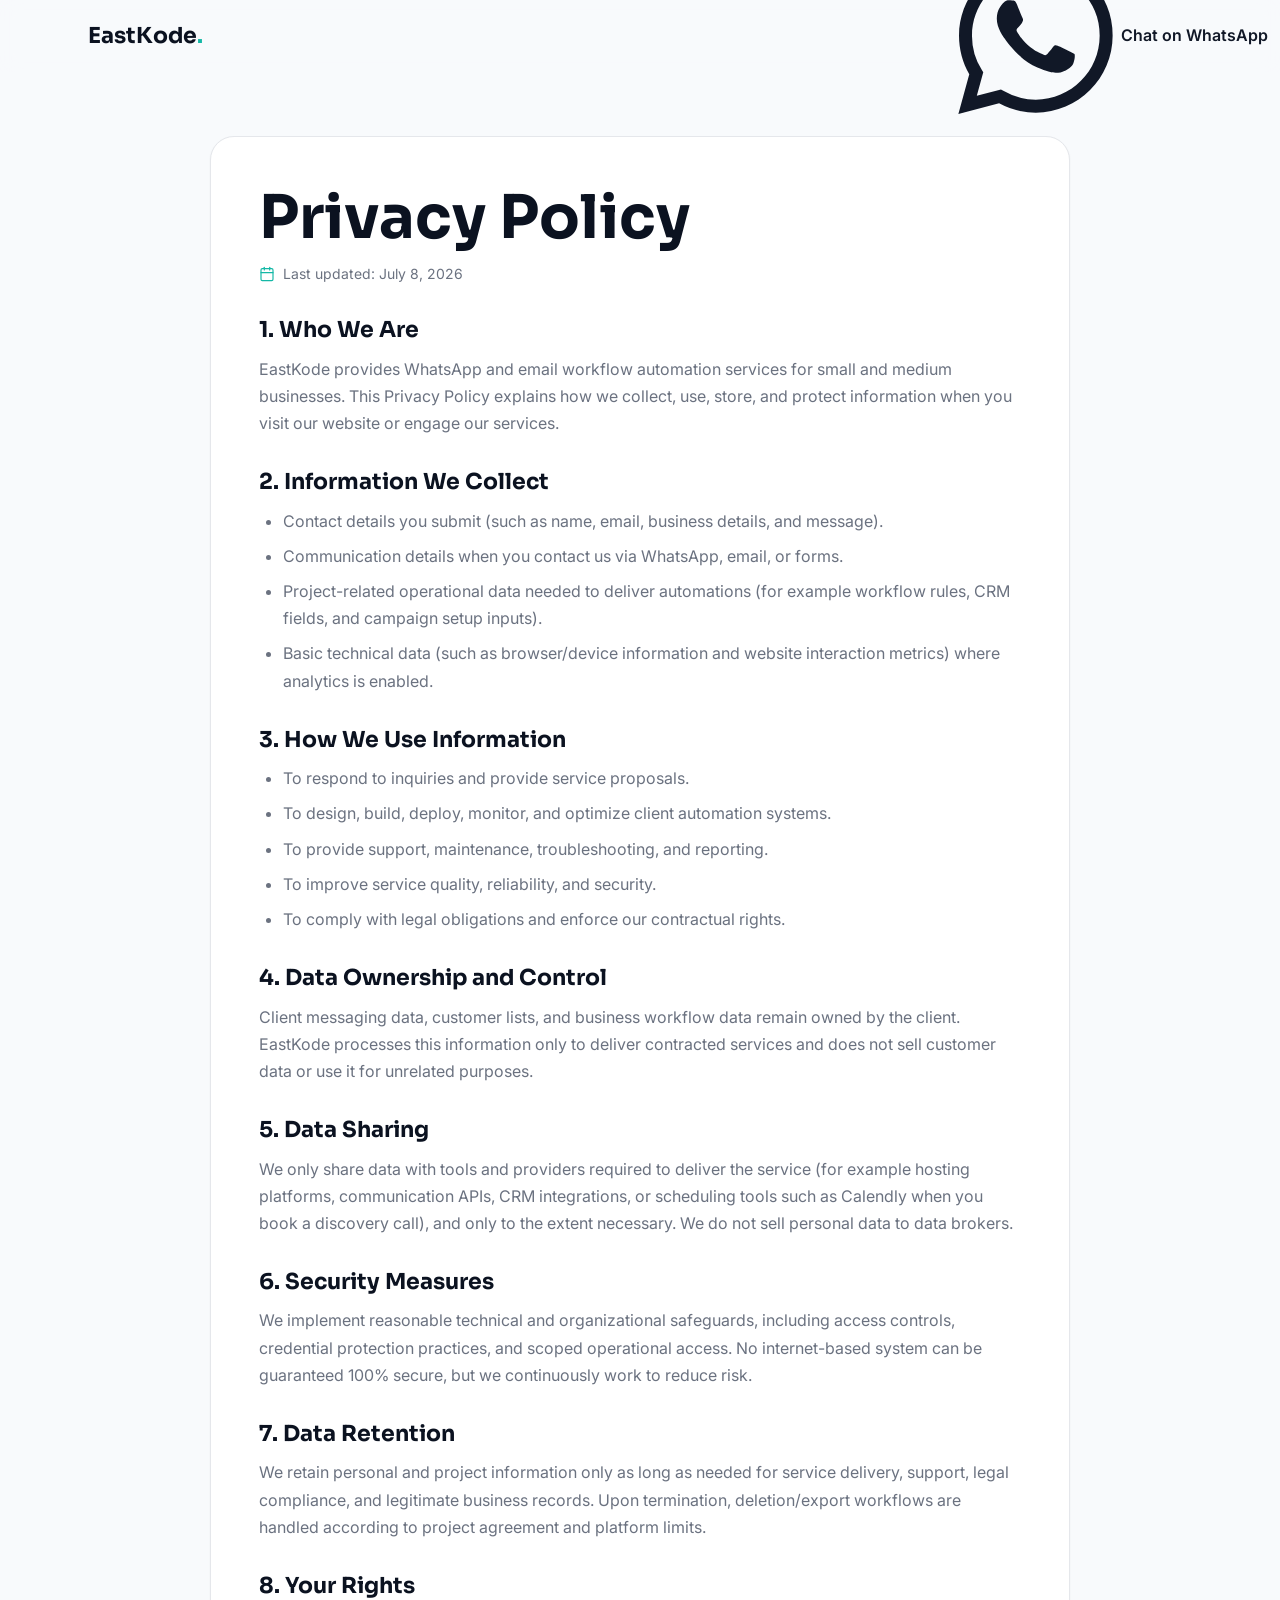
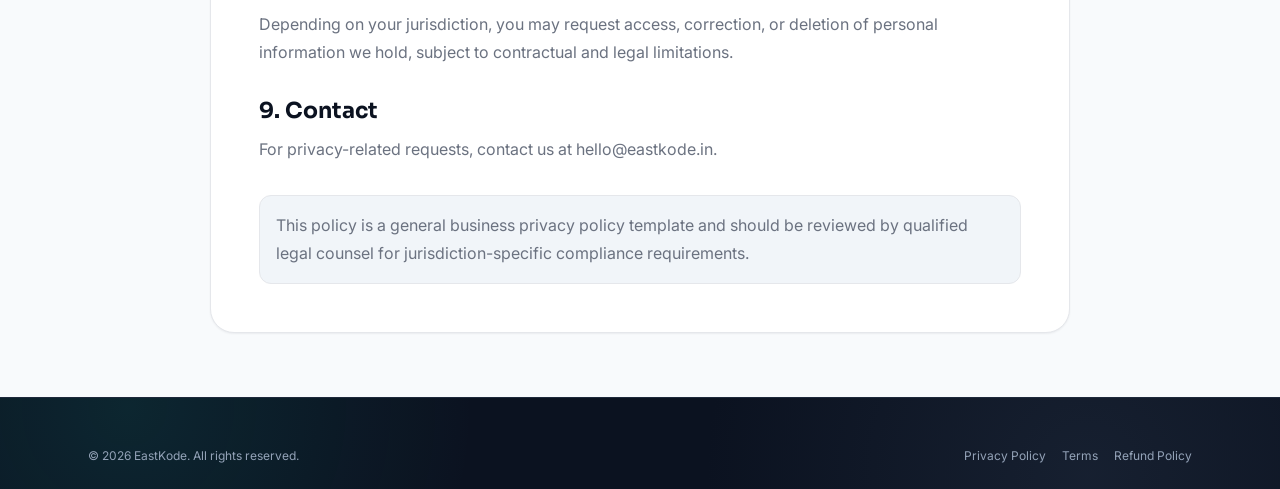
==== commit 0b7b363a: "Replace contact channels with Calendly-first booking flow. This removes WhatsApp and contact form to" ====
--- a/privacy-policy.html
+++ b/privacy-policy.html
@@ -63,7 +63,7 @@
 
       <section class="legal-section">
         <h2>5. Data Sharing</h2>
-        <p>We only share data with tools and providers required to deliver the service (for example hosting platforms, communication APIs, or CRM integrations), and only to the extent necessary. We do not sell personal data to data brokers.</p>
+        <p>We only share data with tools and providers required to deliver the service (for example hosting platforms, communication APIs, CRM integrations, or scheduling tools such as <a href="https://calendly.com/privacy" target="_blank" rel="noopener noreferrer">Calendly</a> when you book a discovery call), and only to the extent necessary. We do not sell personal data to data brokers.</p>
       </section>
 
       <section class="legal-section">
--- a/css/style.css
+++ b/css/style.css
@@ -12,8 +12,6 @@
   --color-primary-light: #CCFBF1;
   --color-accent: #F59E0B;
   --color-accent-hover: #D97706;
-  --color-whatsapp: #25D366;
-  --color-whatsapp-hover: #1EBE5A;
   --color-text: #111827;
   --color-text-muted: #6B7280;
   --color-text-on-dark: #F8FAFC;
@@ -59,7 +57,6 @@
   --shadow-md: 0 4px 12px rgba(11, 18, 32, 0.08);
   --shadow-lg: 0 12px 32px rgba(11, 18, 32, 0.12);
   --shadow-glow-primary: 0 0 0 4px rgba(20, 184, 166, 0.15);
-  --shadow-glow-whatsapp: 0 0 0 8px rgba(37, 211, 102, 0.25);
 
   /* Transitions */
   --ease-standard: cubic-bezier(0.4, 0, 0.2, 1);
@@ -353,36 +350,65 @@
   width: 100%;
 }
 
-/* WhatsApp pill (header/footer) */
-.btn--whatsapp-pill {
+/* Calendly pill (header/footer) */
+.btn--calendly-pill {
   height: 40px;
   padding: 0 var(--space-5);
-  background: var(--color-whatsapp);
-  color: #fff;
+  background: transparent;
+  color: var(--color-primary);
   font-size: 14px;
   border-radius: var(--radius-full);
-  border-color: var(--color-whatsapp);
-}
-
-.btn--whatsapp-pill svg {
+  border: 2px solid var(--color-primary);
+}
+
+.btn--calendly-pill svg {
   width: 16px;
   height: 16px;
 }
 
-.btn--whatsapp-pill:hover {
-  background: var(--color-whatsapp-hover);
-  border-color: var(--color-whatsapp-hover);
+.btn--calendly-pill:hover {
+  background: var(--color-primary);
+  color: #fff;
   transform: translateY(-1px);
   box-shadow: var(--shadow-md);
+}
+
+.btn--calendly-pill:active {
+  transform: translateY(0);
+}
+
+.btn--calendly-pill:focus-visible {
+  box-shadow: var(--shadow-glow-primary);
+}
+
+/* Primary outline (hero Calendly CTA) */
+.btn--primary-outline {
+  height: 52px;
+  padding: 0 var(--space-6);
+  background: transparent;
+  color: var(--color-primary);
+  font-size: 16px;
+  border: 2px solid var(--color-primary);
+}
+
+.btn--primary-outline svg {
+  width: var(--icon-sm);
+  height: var(--icon-sm);
+}
+
+.btn--primary-outline:hover {
+  background: var(--color-primary);
   color: #fff;
-}
-
-.btn--whatsapp-pill:active {
+  transform: translateY(-2px);
+  box-shadow: var(--shadow-md);
+}
+
+.btn--primary-outline:active {
   transform: translateY(0);
 }
 
-.btn--whatsapp-pill:focus-visible {
-  box-shadow: var(--shadow-glow-whatsapp);
+.btn--primary-outline:focus-visible {
+  box-shadow: var(--shadow-glow-primary);
 }
 
 /* Primary accent (hero, CTA) */
@@ -595,12 +621,12 @@
   color: var(--color-primary);
 }
 
-.mobile-nav-whatsapp {
+.mobile-nav-calendly {
   margin-top: var(--space-4);
   width: 100%;
 }
 
-.header-whatsapp {
+.header-calendly {
   display: none;
 }
 
@@ -637,11 +663,11 @@
     font-size: 15px;
   }
 
-  .mobile-nav-whatsapp {
+  .mobile-nav-calendly {
     display: none !important;
   }
 
-  .header-whatsapp {
+  .header-calendly {
     display: inline-flex;
   }
 }
@@ -1070,6 +1096,35 @@
   line-height: 1.6;
 }
 
+.process-cta {
+  display: inline-flex;
+  align-items: center;
+  gap: var(--space-2);
+  margin-top: var(--space-3);
+  font-size: var(--fs-small);
+  font-weight: 600;
+  color: var(--color-primary);
+  text-decoration: none;
+  transition: color var(--duration-fast) var(--ease-standard);
+}
+
+.process-cta svg {
+  width: 16px;
+  height: 16px;
+  flex-shrink: 0;
+}
+
+.process-cta:hover {
+  color: var(--color-primary-hover);
+  text-decoration: underline;
+}
+
+.process-cta:focus-visible {
+  outline: 2px solid var(--color-primary);
+  outline-offset: 2px;
+  border-radius: var(--radius-sm);
+}
+
 @media (min-width: 1024px) {
   .process-steps {
     flex-direction: row;
@@ -1248,6 +1303,24 @@
   height: 16px;
   color: var(--color-primary);
   margin-top: 2px;
+}
+
+.pricing-note {
+  margin-top: var(--space-6);
+  text-align: center;
+  font-size: var(--fs-body);
+  color: var(--color-text-muted);
+}
+
+.pricing-note a {
+  font-weight: 600;
+  color: var(--color-primary);
+  text-decoration: underline;
+  text-underline-offset: 2px;
+}
+
+.pricing-note a:hover {
+  color: var(--color-primary-hover);
 }
 
 /* FAQ */
@@ -1354,58 +1427,6 @@
   margin-bottom: var(--space-7);
 }
 
-/* Contact form — anchor scroll target below CTA buttons */
-.contact-form {
-  background: var(--color-surface);
-  border-radius: var(--radius-lg);
-  padding: var(--space-6);
-  text-align: left;
-  border: 1px solid var(--color-border);
-}
-
-.contact-form h3 {
-  font-size: var(--fs-h4);
-  margin-bottom: var(--space-5);
-  color: var(--color-dark);
-}
-
-.form-group {
-  margin-bottom: var(--space-4);
-}
-
-.form-group label {
-  display: block;
-  font-size: var(--fs-small);
-  font-weight: 500;
-  margin-bottom: var(--space-2);
-  color: var(--color-text);
-}
-
-.form-group input,
-.form-group textarea {
-  width: 100%;
-  padding: var(--space-3) var(--space-4);
-  font-family: var(--font-body);
-  font-size: var(--fs-body);
-  border: 1px solid var(--color-border);
-  border-radius: var(--radius-md);
-  background: var(--color-bg);
-  color: var(--color-text);
-  transition: border-color var(--duration-fast) var(--ease-standard);
-}
-
-.form-group input:focus,
-.form-group textarea:focus {
-  outline: none;
-  border-color: var(--color-primary);
-  box-shadow: var(--shadow-glow-primary);
-}
-
-.form-group textarea {
-  resize: vertical;
-  min-height: 120px;
-}
-
 /* Footer */
 .site-footer {
   background: var(--color-dark);
@@ -1536,24 +1557,6 @@
   margin-bottom: var(--space-4);
 }
 
-.footer-email {
-  display: flex;
-  align-items: center;
-  gap: var(--space-2);
-  font-size: var(--fs-small);
-  color: var(--color-text-on-dark-muted);
-}
-
-.footer-email svg {
-  width: var(--icon-sm);
-  height: var(--icon-sm);
-  flex-shrink: 0;
-}
-
-.footer-email a:hover {
-  color: var(--color-primary);
-}
-
 .footer-bottom {
   display: flex;
   flex-direction: column;
@@ -1585,123 +1588,6 @@
 
 .footer-legal a:hover {
   color: var(--color-primary);
-}
-
-/* Floating WhatsApp */
-.whatsapp-float-wrap {
-  position: fixed;
-  bottom: var(--space-5);
-  right: var(--space-5);
-  z-index: 200;
-}
-
-@media (max-width: 639px) {
-  .whatsapp-float-wrap {
-    bottom: var(--space-4);
-    right: var(--space-4);
-  }
-}
-
-.whatsapp-float {
-  position: relative;
-  display: flex;
-  align-items: center;
-  justify-content: center;
-  width: 60px;
-  height: 60px;
-  border-radius: var(--radius-full);
-  background: var(--color-whatsapp);
-  color: #fff;
-  box-shadow: var(--shadow-lg);
-  transition:
-    transform var(--duration-fast) var(--ease-standard),
-    background var(--duration-fast) var(--ease-standard);
-}
-
-@media (max-width: 639px) {
-  .whatsapp-float {
-    width: 52px;
-    height: 52px;
-  }
-
-  .whatsapp-float svg {
-    width: 24px;
-    height: 24px;
-  }
-}
-
-.whatsapp-float::before {
-  content: '';
-  position: absolute;
-  inset: 0;
-  border-radius: var(--radius-full);
-  background: var(--color-whatsapp);
-  opacity: 0.6;
-  animation: whatsapp-ping 2.2s ease-out infinite;
-  z-index: -1;
-}
-
-@keyframes whatsapp-ping {
-  0% {
-    transform: scale(1);
-    opacity: 0.6;
-  }
-  100% {
-    transform: scale(1.6);
-    opacity: 0;
-  }
-}
-
-.whatsapp-float:hover {
-  background: var(--color-whatsapp-hover);
-  transform: scale(1.08);
-  color: #fff;
-}
-
-.whatsapp-float:focus-visible {
-  box-shadow: var(--shadow-glow-whatsapp);
-}
-
-.whatsapp-float svg {
-  width: 28px;
-  height: 28px;
-}
-
-.whatsapp-float__tooltip {
-  position: absolute;
-  right: calc(100% + var(--space-3));
-  top: 50%;
-  transform: translateY(-50%);
-  white-space: nowrap;
-  background: var(--color-surface);
-  color: var(--color-text);
-  font-size: var(--fs-small);
-  padding: var(--space-3);
-  border-radius: var(--radius-md);
-  box-shadow: var(--shadow-md);
-  opacity: 0;
-  pointer-events: none;
-  transition: opacity var(--duration-base) var(--ease-standard);
-}
-
-.whatsapp-float__tooltip::after {
-  content: '';
-  position: absolute;
-  right: calc(-1 * var(--space-2));
-  top: 50%;
-  transform: translateY(-50%);
-  border: var(--space-2) solid transparent;
-  border-left-color: var(--color-surface);
-}
-
-.whatsapp-float__tooltip.is-visible {
-  opacity: 1;
-}
-
-@media (max-width: 639px) {
-  .whatsapp-float__tooltip {
-    display: none;
-  }
 }
 
 /* Scroll reveal */
@@ -1817,11 +1703,6 @@
   .hero-character,
   .hero-orbit {
     animation: none;
-  }
-
-  .whatsapp-float::before {
-    animation: none;
-    display: none;
   }
 
   .card:hover,
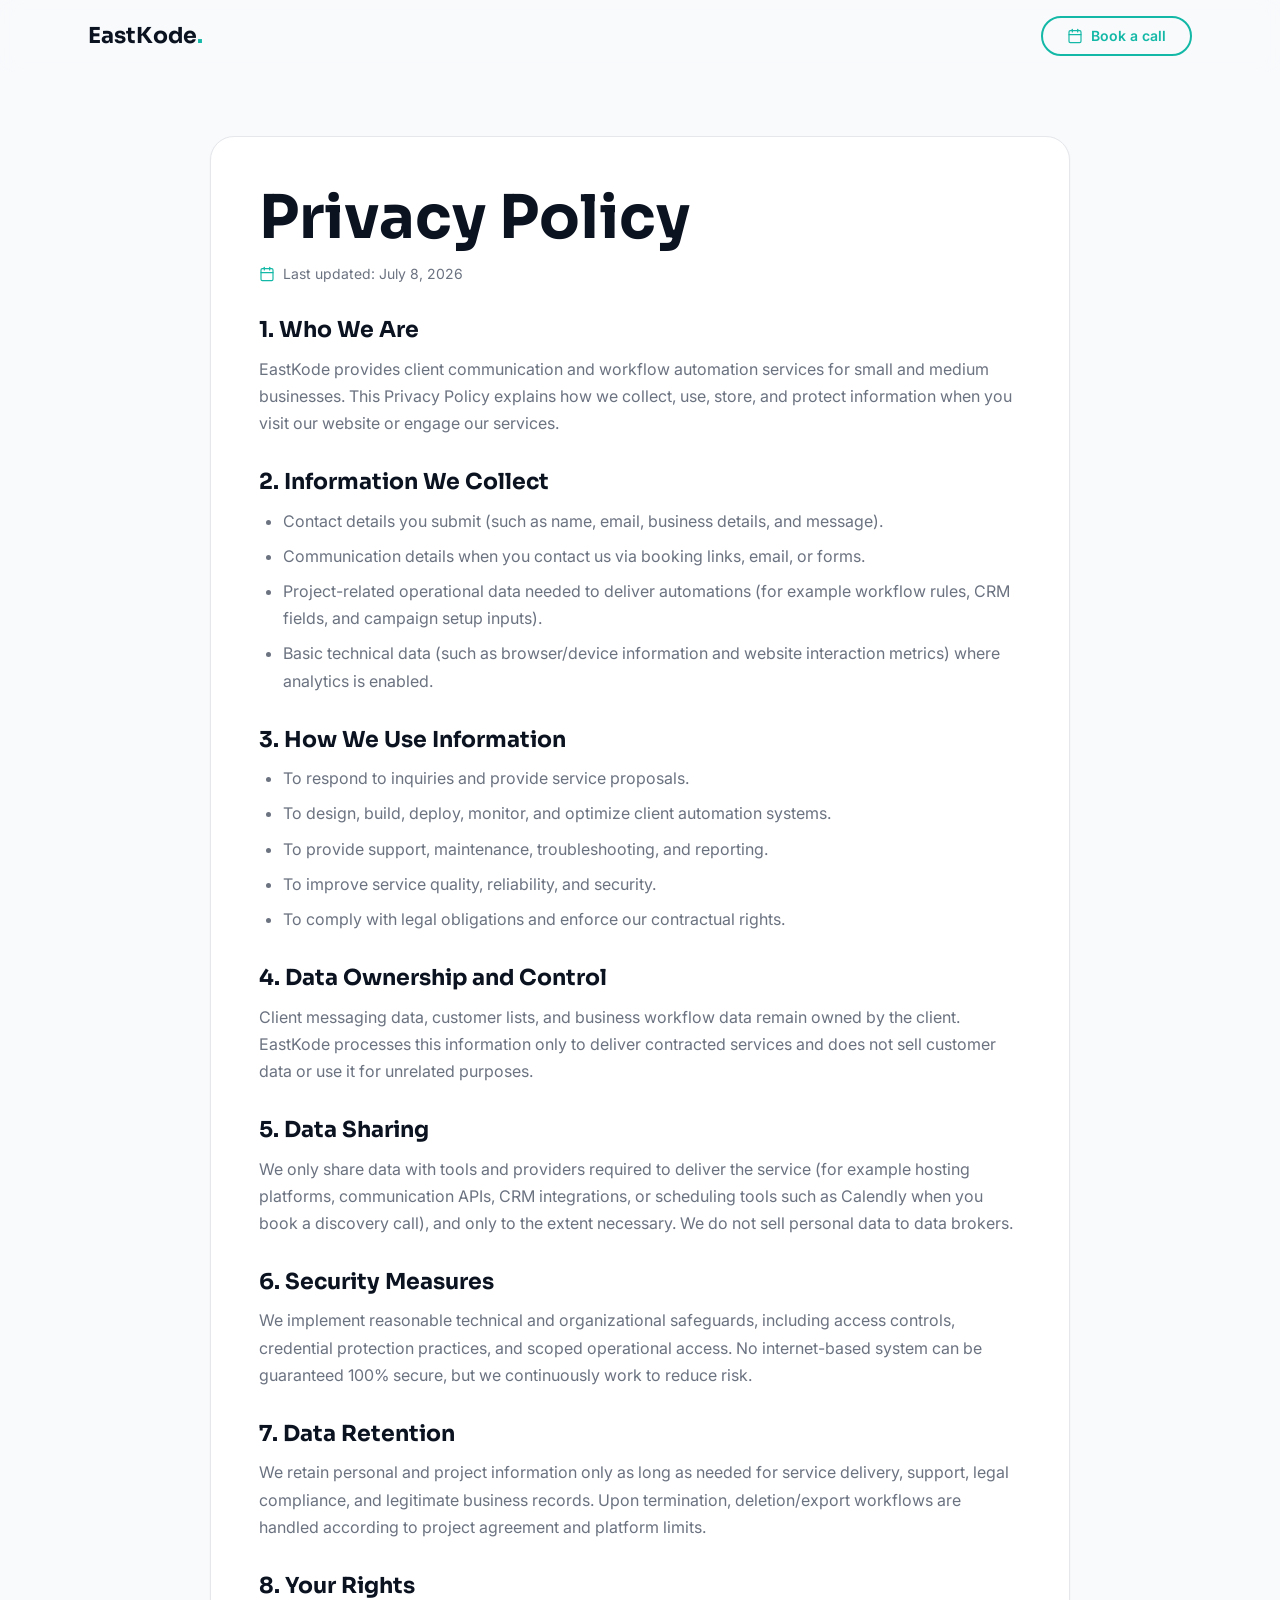
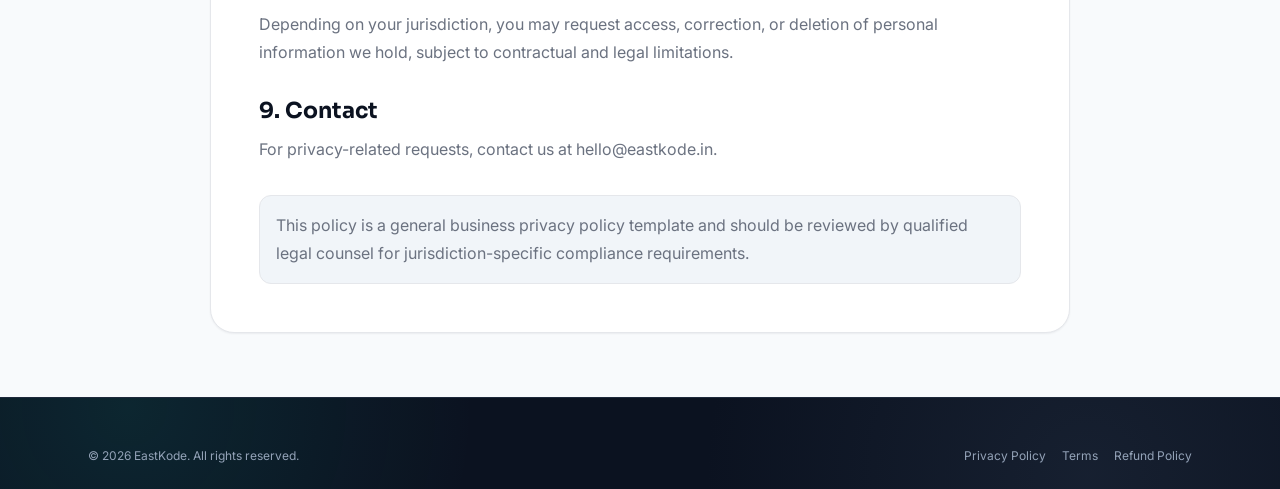
==== commit b5d50ac5: "Remove WhatsApp-first messaging and align copy with Calendly-only booking. This updates page content" ====
--- a/privacy-policy.html
+++ b/privacy-policy.html
@@ -15,9 +15,9 @@
   <header class="site-header scrolled" id="site-header">
     <div class="container header-inner">
       <a href="index.html" class="logo" aria-label="EastKode home">EastKode<span class="logo-dot">.</span></a>
-      <a href="index.html#contact" class="btn btn--whatsapp-pill" data-whatsapp>
-        <svg xmlns="http://www.w3.org/2000/svg" viewBox="0 0 24 24" fill="currentColor" aria-hidden="true"><path d="M17.472 14.382c-.297-.149-1.758-.867-2.03-.967-.273-.099-.471-.148-.67.15-.197.297-.767.966-.94 1.164-.173.199-.347.223-.644.075-.297-.15-1.255-.463-2.39-1.475-.883-.788-1.48-1.761-1.653-2.059-.173-.297-.018-.458.13-.606.134-.133.298-.347.446-.52.149-.174.198-.298.298-.497.099-.198.05-.371-.025-.52-.075-.149-.669-1.612-.916-2.207-.242-.579-.487-.5-.669-.51-.173-.008-.371-.01-.57-.01-.198 0-.52.074-.792.372-.272.297-1.04 1.016-1.04 2.479 0 1.462 1.065 2.875 1.213 3.074.149.198 2.096 3.2 5.077 4.487.709.306 1.262.489 1.694.625.712.227 1.36.195 1.871.118.571-.085 1.758-.719 2.006-1.413.248-.694.248-1.289.173-1.413-.074-.124-.272-.198-.57-.347m-5.421 7.403h-.004a9.87 9.87 0 01-5.031-1.378l-.361-.214-3.741.982.998-3.648-.235-.374a9.86 9.86 0 01-1.51-5.26c.001-5.45 4.436-9.884 9.888-9.884 2.64 0 5.122 1.03 6.988 2.898a9.825 9.825 0 012.893 6.994c-.003 5.45-4.435 9.884-9.885 9.884m8.413-18.297A11.815 11.815 0 0012.05 0C5.495 0 .16 5.335.157 11.892c0 2.096.547 4.142 1.588 5.945L.057 24l6.305-1.654a11.882 11.882 0 005.683 1.448h.005c6.554 0 11.89-5.335 11.893-11.893a11.821 11.821 0 00-3.48-8.413z"/></svg>
-        Chat on WhatsApp
+      <a href="index.html#contact" class="btn btn--calendly-pill" data-calendly>
+        <svg xmlns="http://www.w3.org/2000/svg" viewBox="0 0 24 24" fill="none" stroke="currentColor" stroke-width="1.75" stroke-linecap="round" stroke-linejoin="round" aria-hidden="true"><path d="M8 2v4"/><path d="M16 2v4"/><rect width="18" height="18" x="3" y="4" rx="2"/><path d="M3 10h18"/></svg>
+        Book a call
       </a>
     </div>
   </header>
@@ -32,14 +32,14 @@
 
       <section class="legal-section">
         <h2>1. Who We Are</h2>
-        <p>EastKode provides WhatsApp and email workflow automation services for small and medium businesses. This Privacy Policy explains how we collect, use, store, and protect information when you visit our website or engage our services.</p>
+        <p>EastKode provides client communication and workflow automation services for small and medium businesses. This Privacy Policy explains how we collect, use, store, and protect information when you visit our website or engage our services.</p>
       </section>
 
       <section class="legal-section">
         <h2>2. Information We Collect</h2>
         <ul>
           <li>Contact details you submit (such as name, email, business details, and message).</li>
-          <li>Communication details when you contact us via WhatsApp, email, or forms.</li>
+          <li>Communication details when you contact us via booking links, email, or forms.</li>
           <li>Project-related operational data needed to deliver automations (for example workflow rules, CRM fields, and campaign setup inputs).</li>
           <li>Basic technical data (such as browser/device information and website interaction metrics) where analytics is enabled.</li>
         </ul>
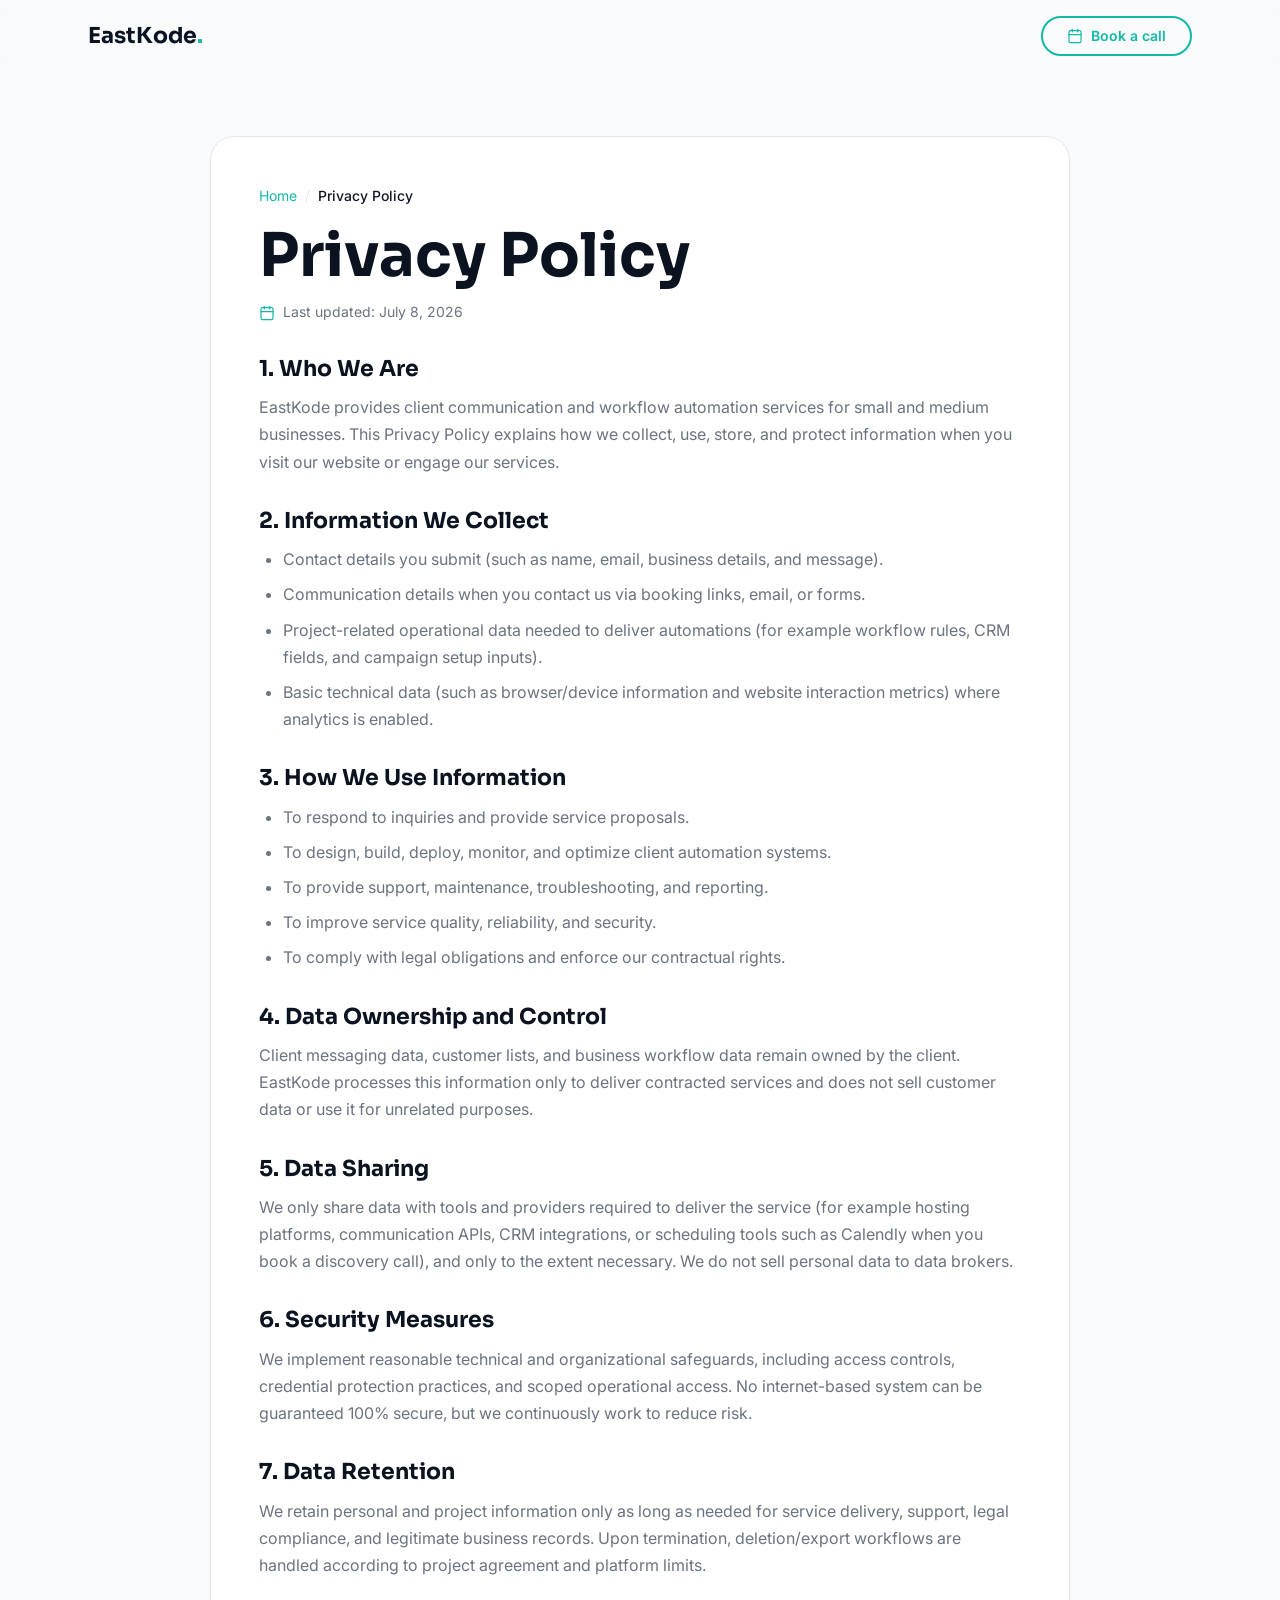
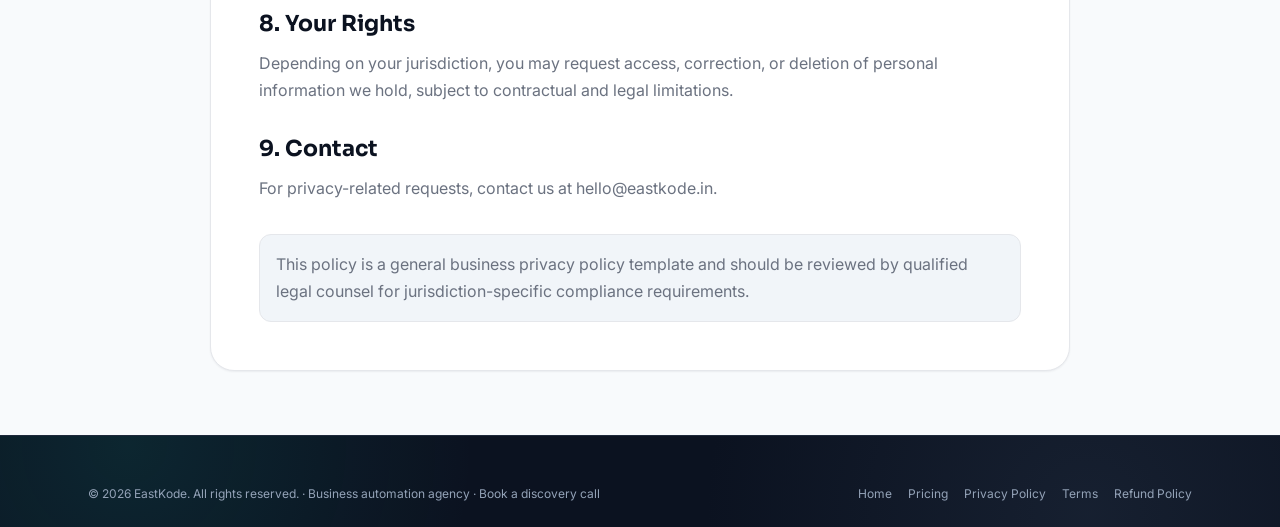
==== commit 448c01f5: "Add Search Console verification and strengthen on-page SEO. Verify ownership for Google Search Conso" ====
--- a/privacy-policy.html
+++ b/privacy-policy.html
@@ -1,21 +1,67 @@
 <!DOCTYPE html>
-<html lang="en">
+<html lang="en-IN">
 <head>
   <meta charset="UTF-8">
   <meta name="viewport" content="width=device-width, initial-scale=1.0">
-  <title>Privacy Policy | EastKode</title>
-  <meta name="description" content="Privacy Policy for EastKode automation services.">
+
+  <!-- Google Search Console -->
+  <meta name="google-site-verification" content="vSnMiJgQC2Lutnkzy6Ar4fjG5qlOrO4nkB_lJFUH6pU">
+
+  <!-- Google tag (gtag.js) -->
+  <script async src="https://www.googletagmanager.com/gtag/js?id=G-KLFS5Y1CGX"></script>
+  <script>
+    window.dataLayer = window.dataLayer || [];
+    function gtag(){dataLayer.push(arguments);}
+    gtag('js', new Date());
+    gtag('config', 'G-KLFS5Y1CGX');
+  </script>
+
+  <title>Privacy Policy | EastKode Business Automation Agency</title>
+  <meta name="description" content="Read how EastKode collects, uses, and protects personal and business data when you use our website or workflow automation services in India.">
+  <meta name="robots" content="index, follow">
+  <meta name="author" content="EastKode">
   <link rel="canonical" href="https://eastkode.in/privacy-policy.html">
+  <link rel="alternate" hreflang="en-IN" href="https://eastkode.in/privacy-policy.html">
+  <link rel="alternate" hreflang="en" href="https://eastkode.in/privacy-policy.html">
+  <link rel="alternate" hreflang="x-default" href="https://eastkode.in/">
+  <meta property="og:title" content="Privacy Policy | EastKode">
+  <meta property="og:description" content="Read how EastKode collects, uses, and protects personal and business data when you use our website or workflow automation services in India.">
+  <meta property="og:type" content="website">
+  <meta property="og:url" content="https://eastkode.in/privacy-policy.html">
+  <meta property="og:site_name" content="EastKode">
+  <meta property="og:locale" content="en_IN">
+  <meta name="theme-color" content="#0B1F33">
   <link rel="preconnect" href="https://fonts.googleapis.com">
   <link rel="preconnect" href="https://fonts.gstatic.com" crossorigin>
   <link href="https://fonts.googleapis.com/css2?family=Inter:wght@400;500;600&family=Sora:wght@600;700&display=swap" rel="stylesheet">
   <link rel="stylesheet" href="css/style.css">
+
+  <script type="application/ld+json">
+  {
+    "@context": "https://schema.org",
+    "@type": "BreadcrumbList",
+    "itemListElement": [
+      {
+        "@type": "ListItem",
+        "position": 1,
+        "name": "Home",
+        "item": "https://eastkode.in/"
+      },
+      {
+        "@type": "ListItem",
+        "position": 2,
+        "name": "Privacy Policy",
+        "item": "https://eastkode.in/privacy-policy.html"
+      }
+    ]
+  }
+  </script>
 </head>
 <body class="legal-page">
   <header class="site-header scrolled" id="site-header">
     <div class="container header-inner">
       <a href="index.html" class="logo" aria-label="EastKode home">EastKode<span class="logo-dot">.</span></a>
-      <a href="index.html#contact" class="btn btn--calendly-pill" data-calendly>
+      <a href="https://calendly.com/manasranjanbisi/30min" class="btn btn--calendly-pill" data-calendly target="_blank" rel="noopener noreferrer">
         <svg xmlns="http://www.w3.org/2000/svg" viewBox="0 0 24 24" fill="none" stroke="currentColor" stroke-width="1.75" stroke-linecap="round" stroke-linejoin="round" aria-hidden="true"><path d="M8 2v4"/><path d="M16 2v4"/><rect width="18" height="18" x="3" y="4" rx="2"/><path d="M3 10h18"/></svg>
         Book a call
       </a>
@@ -24,6 +70,12 @@
 
   <main class="legal-main">
     <article class="legal-card">
+      <nav class="legal-breadcrumb" aria-label="Breadcrumb">
+        <ol>
+          <li><a href="index.html">Home</a></li>
+          <li aria-current="page">Privacy Policy</li>
+        </ol>
+      </nav>
       <h1>Privacy Policy</h1>
       <p class="legal-meta">
         <svg xmlns="http://www.w3.org/2000/svg" viewBox="0 0 24 24" fill="none" stroke="currentColor" stroke-width="1.75" stroke-linecap="round" stroke-linejoin="round" aria-hidden="true"><path d="M8 2v4"/><path d="M16 2v4"/><rect width="18" height="18" x="3" y="4" rx="2"/><path d="M3 10h18"/></svg>
@@ -94,8 +146,10 @@
 
   <footer class="site-footer">
     <div class="container footer-bottom">
-      <p>&copy; <span id="footer-year"></span> EastKode. All rights reserved.</p>
+      <p>&copy; <span id="footer-year"></span> EastKode. All rights reserved. · <a href="index.html">Business automation agency</a> · <a href="index.html#contact">Book a discovery call</a></p>
       <div class="footer-legal">
+        <a href="index.html">Home</a>
+        <a href="index.html#pricing">Pricing</a>
         <a href="privacy-policy.html">Privacy Policy</a>
         <a href="terms-and-conditions.html">Terms</a>
         <a href="refund-policy.html">Refund Policy</a>
--- a/css/style.css
+++ b/css/style.css
@@ -1557,6 +1557,23 @@
   margin-bottom: var(--space-4);
 }
 
+.footer-legal-links {
+  margin-top: var(--space-4);
+}
+
+.footer-legal-links li {
+  margin-bottom: var(--space-2);
+}
+
+.footer-legal-links a {
+  font-size: var(--fs-small);
+  color: var(--color-text-on-dark-muted);
+}
+
+.footer-legal-links a:hover {
+  color: var(--color-primary);
+}
+
 .footer-bottom {
   display: flex;
   flex-direction: column;
@@ -1623,6 +1640,42 @@
   border-radius: var(--radius-xl);
   box-shadow: var(--shadow-sm);
   padding: var(--space-7);
+}
+
+.legal-breadcrumb {
+  margin-bottom: var(--space-4);
+}
+
+.legal-breadcrumb ol {
+  display: flex;
+  flex-wrap: wrap;
+  align-items: center;
+  gap: var(--space-2);
+  list-style: none;
+  margin: 0;
+  padding: 0;
+  font-size: var(--fs-small);
+  color: var(--color-text-muted);
+}
+
+.legal-breadcrumb li:not(:last-child)::after {
+  content: "/";
+  margin-left: var(--space-2);
+  color: var(--color-border);
+}
+
+.legal-breadcrumb a {
+  color: var(--color-primary);
+  text-decoration: none;
+}
+
+.legal-breadcrumb a:hover {
+  text-decoration: underline;
+}
+
+.legal-breadcrumb [aria-current="page"] {
+  color: var(--color-text);
+  font-weight: 500;
 }
 
 .legal-meta {
